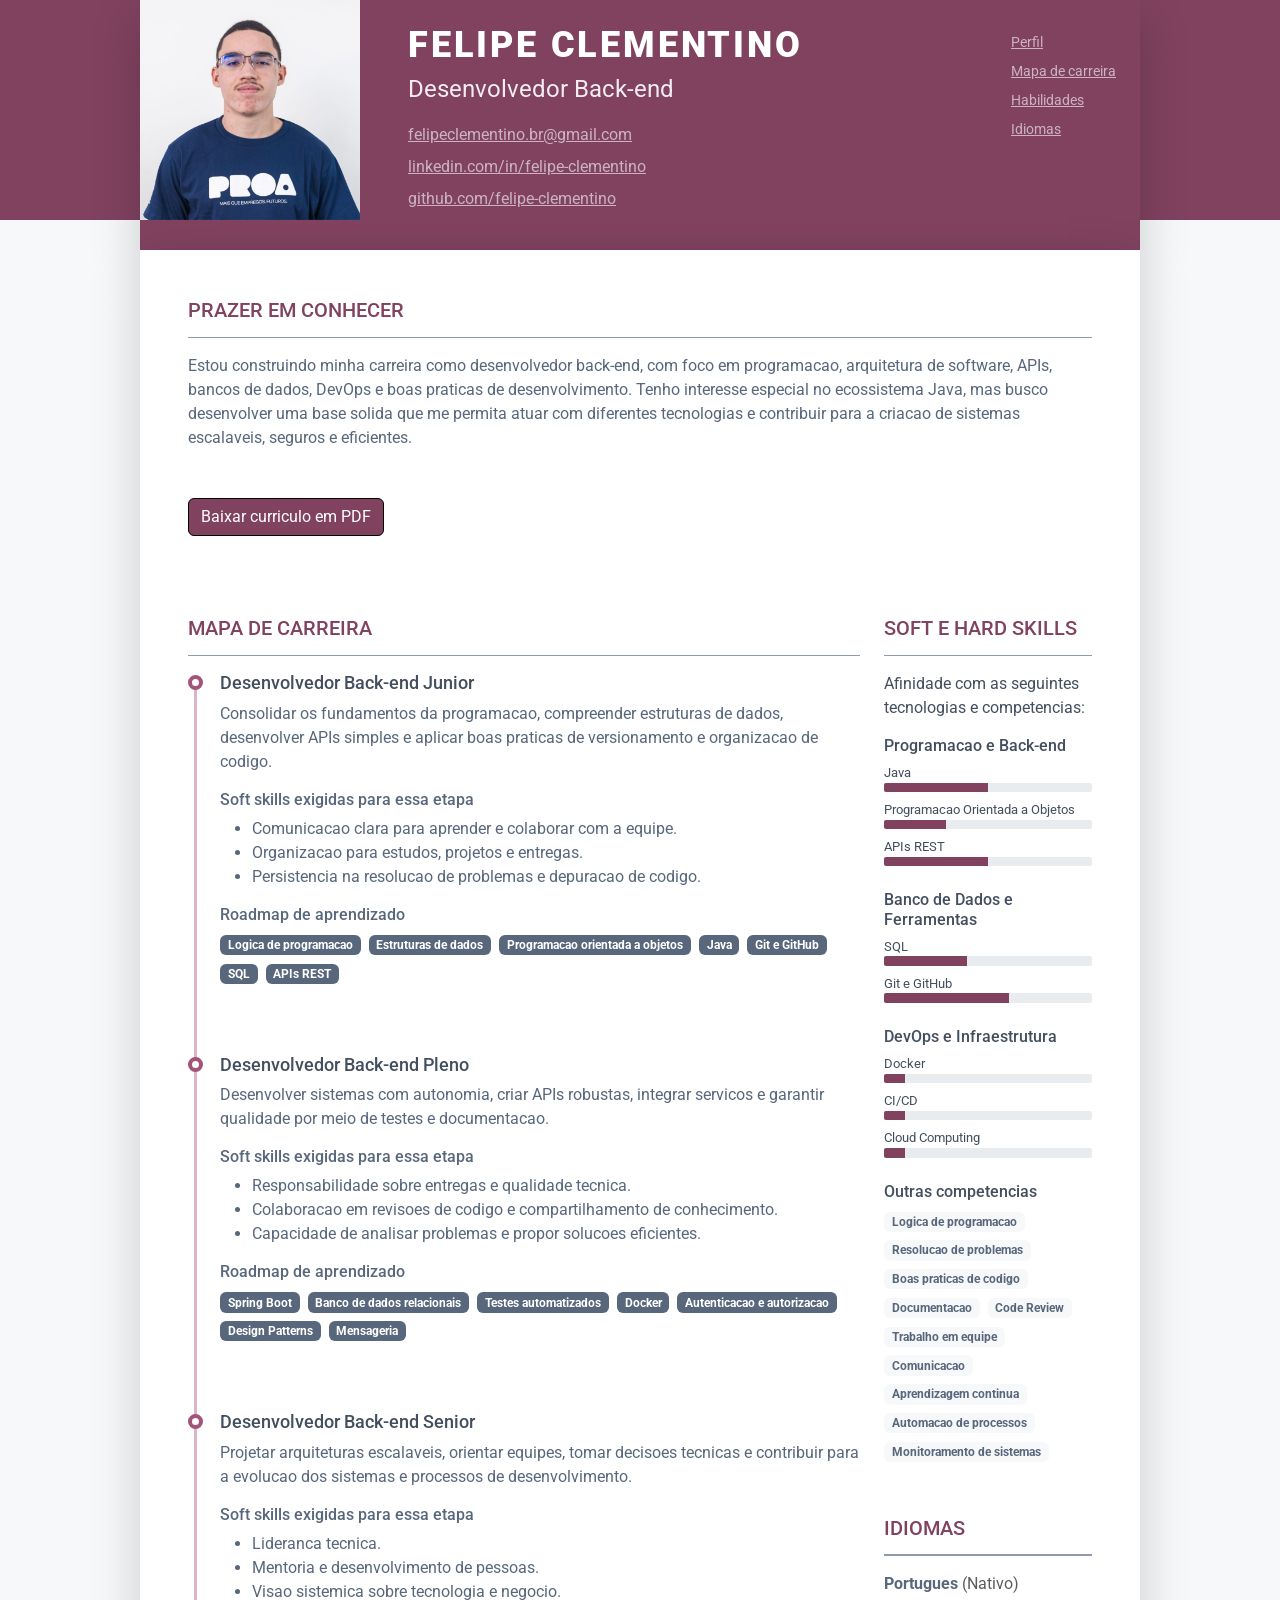
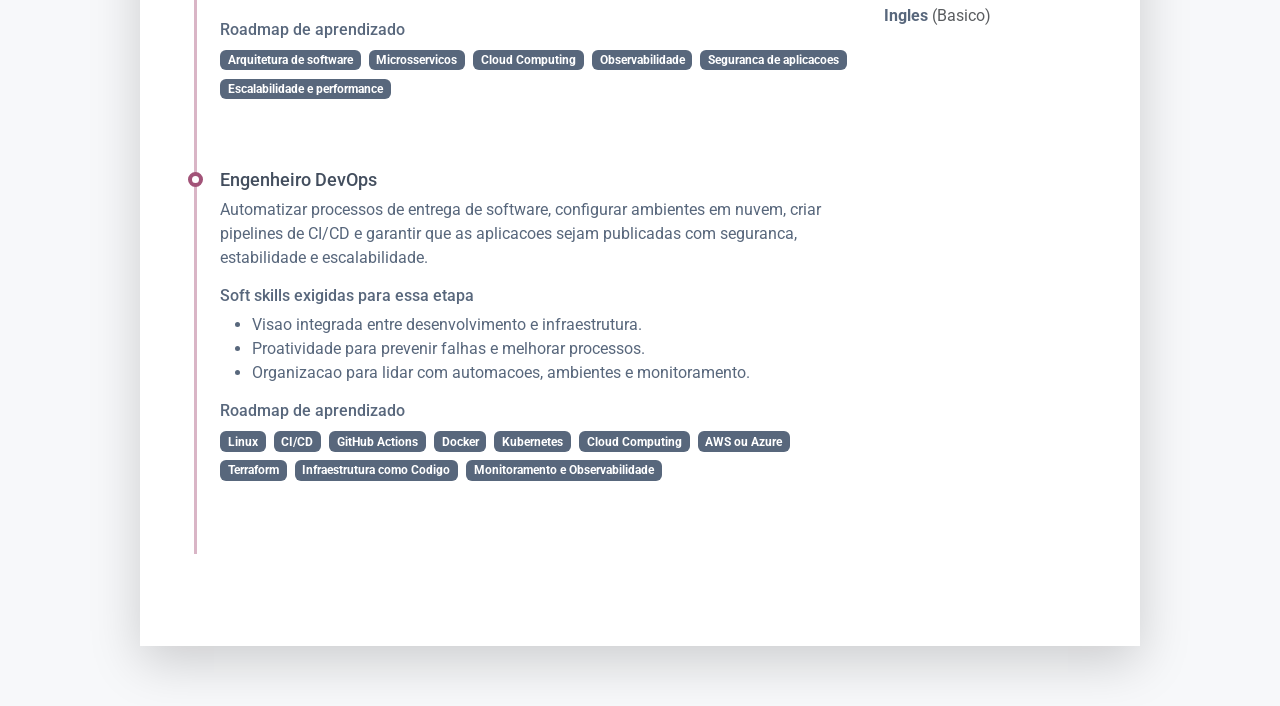
==== index.html @ d149b308 "feat: mapa de carreira" ====
<!DOCTYPE html>
<!--
	Versao orientada por JSON.

	Ideia pedagogica:
	- O HTML fica responsavel pela estrutura da pagina.
	- O arquivo assets/data/carreira.json guarda os textos e listas editaveis.
	- O JavaScript le o JSON e preenche os espacos marcados com id.

	Observacao:
	- Em servidores como GitHub Pages, o fetch do JSON funciona normalmente.
	- Ao abrir direto pelo arquivo local, alguns navegadores bloqueiam o fetch.
-->
<html lang="pt-BR">

<head>
	<meta charset="utf-8">
	<meta name="viewport" content="width=device-width, initial-scale=1">
	<meta http-equiv="X-UA-Compatible" content="IE=edge">
	<title>Mapa de Carreira</title>
	<meta name="description" content="Mapa de carreira com dados carregados de um arquivo JSON.">
	<meta name="robots" content="index, follow">
	<meta name="theme-color" content="#434E5E">
	<link rel="shortcut icon" href="favicon.ico">
	<link rel="preconnect" href="https://fonts.googleapis.com">
	<link rel="preconnect" href="https://fonts.gstatic.com" crossorigin>
	<link href="https://fonts.googleapis.com/css?family=Roboto:300,400,500,700,900&display=swap" rel="stylesheet">
	<link id="theme-style" rel="stylesheet" href="assets/css/bootstrap-6.css">
	<style>
		.skip-link {
			left: 1rem;
			position: absolute;
			top: -4rem;
			z-index: 1000;
		}

		.skip-link:focus {
			top: 1rem;
		}

		.profile-picture {
			height: 220px;
			object-fit: cover;
			width: 220px;
		}

		.badge {
			margin-bottom: .35rem;
		}
	</style>
</head>

<body>
	<a class="btn btn-light skip-link" href="#conteudo-principal">Pular para o conteudo principal</a>

	<!--
		Este header tem marcadores vazios.
		O JavaScript procura cada id e injeta os dados vindos do JSON.
	-->
	<header class="resume-header pt-4 pt-md-0" role="banner">
		<div class="text-center position-relative">
			<div class="resume-wrapper-inner mx-auto text-start bg-primary shadow-lg">
				<div class="row">
					<div class="col-block col-md-auto resume-picture-holder text-center text-md-start">
						<img id="profile-photo" class="picture profile-picture" src="assets/images/profile.jpg" alt="">
					</div>

					<div class="col">
						<div class="row p-4 justify-content-center justify-content-md-between">
							<div class="primary-info col-auto">
								<h1 id="profile-name" class="name mt-0 mb-1 text-white text-uppercase">Mapa de Carreira</h1>
								<p id="profile-headline" class="title mb-3"></p>
								<ul id="contact-list" class="list-unstyled"></ul>
							</div>

							<nav class="secondary-info col-auto mt-2" aria-label="Navegacao principal">
								<ul class="resume-social list-unstyled">
									<li class="mb-2"><a class="text-link" href="#perfil">Perfil</a></li>
									<li class="mb-2"><a class="text-link" href="#mapa-carreira">Mapa de carreira</a></li>
									<li class="mb-2"><a class="text-link" href="#habilidades">Habilidades</a></li>
									<li><a class="text-link" href="#idiomas">Idiomas</a></li>
								</ul>
							</nav>
						</div>
					</div>
				</div>
			</div>
		</div>
	</header>

	<main id="conteudo-principal" class="resume-wrapper text-center position-relative" tabindex="-1">
		<div class="resume-wrapper-inner mx-auto text-start bg-white shadow-lg">
			<div class="resume-body p-5">
				<section id="perfil" class="resume-section summary-section mb-5" aria-labelledby="titulo-perfil">
					<h2 id="titulo-perfil" class="resume-section-title text-uppercase font-weight-bold pb-3 mb-3">
						Prazer em conhecer
					</h2>
					<div class="resume-section-content">
						<p id="profile-summary"></p>
						<a id="cv-link" class="btn btn-primary bg-primary" target="_blank" href="#">
							Baixar curriculo em PDF
						</a>
					</div>
				</section>

				<div class="row">
					<div class="col-lg-9">
						<section id="mapa-carreira" class="resume-section experience-section mb-5"
							aria-labelledby="titulo-mapa-carreira">
							<h2 id="titulo-mapa-carreira"
								class="resume-section-title text-uppercase font-weight-bold pb-3 mb-3">
								Mapa de carreira
							</h2>

							<!-- Lista gerada a partir de careerSteps no JSON. -->
							<div class="resume-section-content">
								<div id="career-timeline" class="resume-timeline position-relative"></div>
							</div>
						</section>
					</div>

					<aside class="col-lg-3" aria-label="Informacoes complementares">
						<section id="habilidades" class="resume-section skills-section mb-5" aria-labelledby="titulo-habilidades">
							<h2 id="titulo-habilidades" class="resume-section-title text-uppercase font-weight-bold pb-3 mb-3">
								Soft e hard skills
							</h2>
							<p>Afinidade com as seguintes tecnologias e competencias:</p>
							<div id="skill-groups" class="resume-section-content"></div>
							<div class="resume-skill-item">
								<h3 class="resume-skills-cat font-weight-bold h5">Outras competencias</h3>
								<ul id="other-skills" class="list-inline"></ul>
							</div>
						</section>

						<section id="idiomas" class="resume-section language-section mb-5" aria-labelledby="titulo-idiomas">
							<h2 id="titulo-idiomas" class="resume-section-title text-uppercase font-weight-bold pb-3 mb-3">
								Idiomas
							</h2>
							<div class="resume-section-content">
								<ul id="language-list" class="list-unstyled resume-lang-list"></ul>
							</div>
						</section>
					</aside>
				</div>
			</div>
		</div>
	</main>

	<!-- O defer garante que o script rode depois que o HTML existir no navegador. -->
	<script src="assets/js/carreira-json.js" defer></script>
</body>

</html>
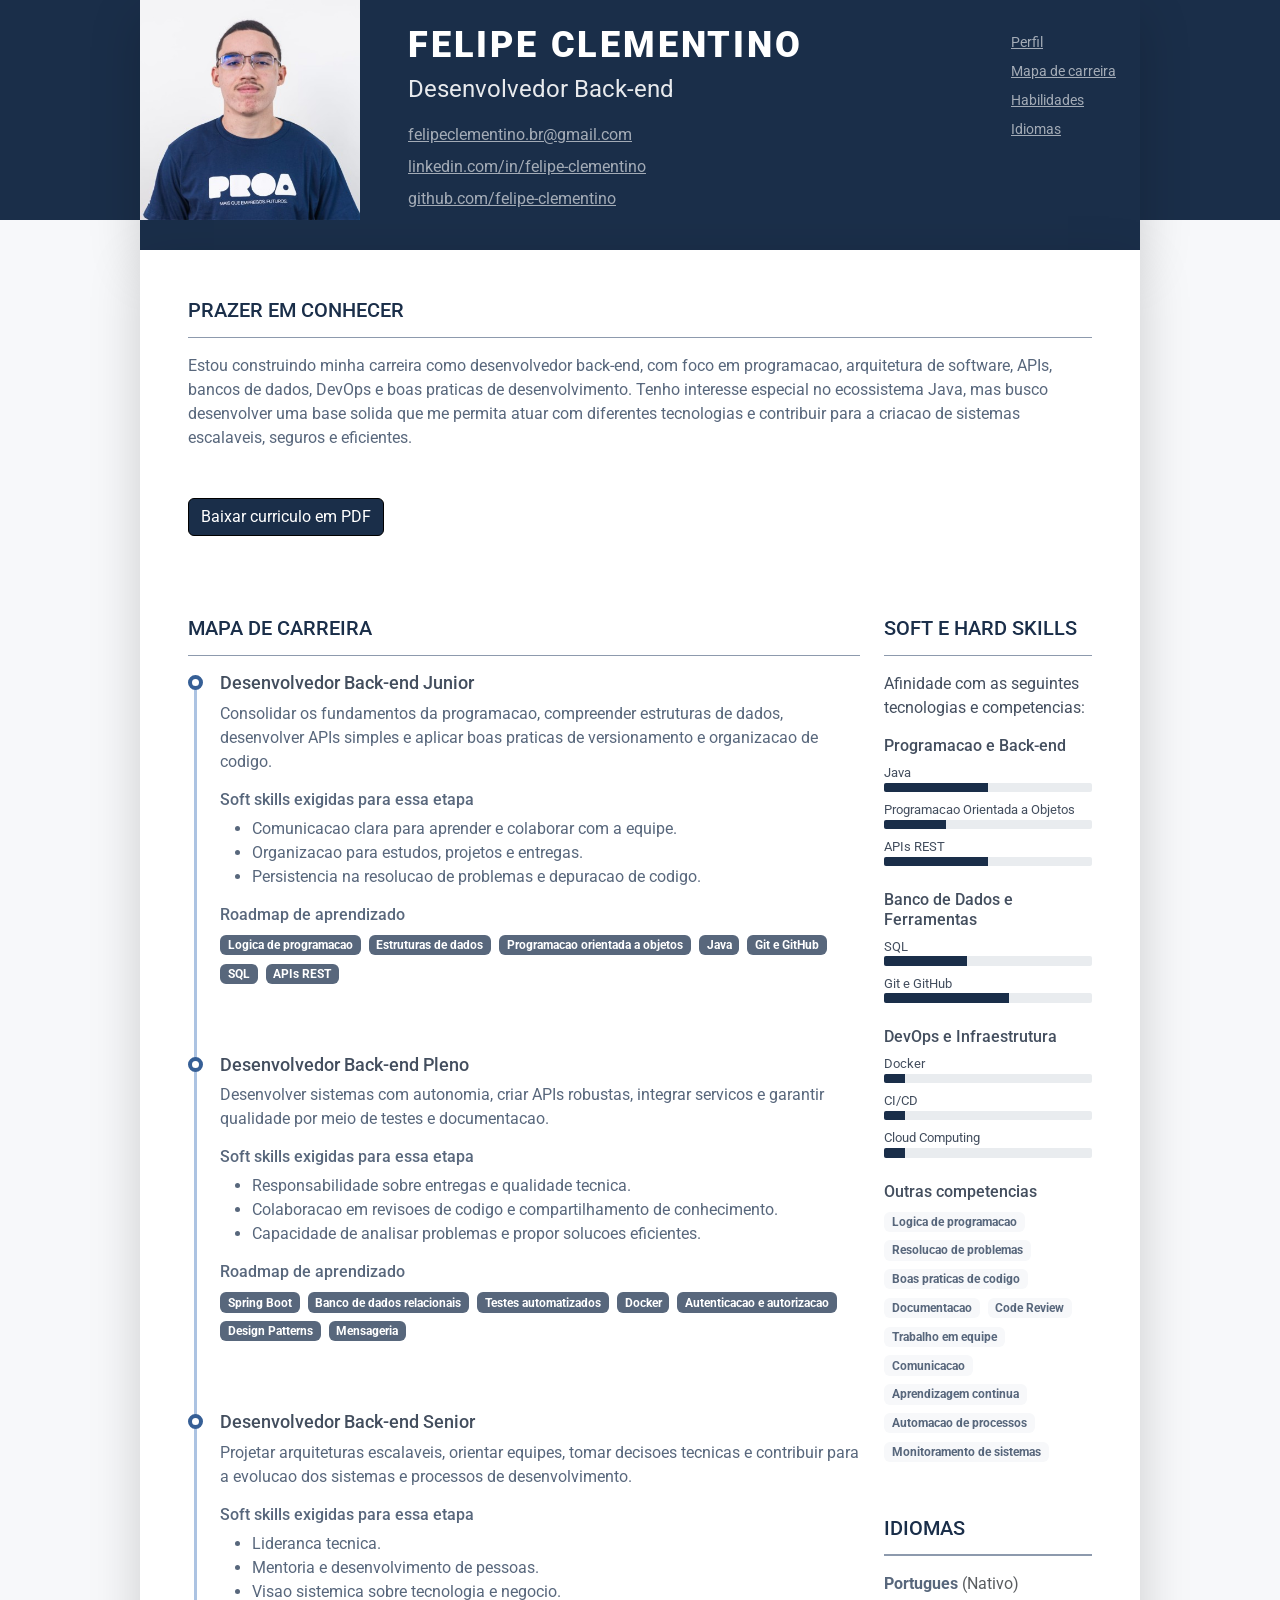
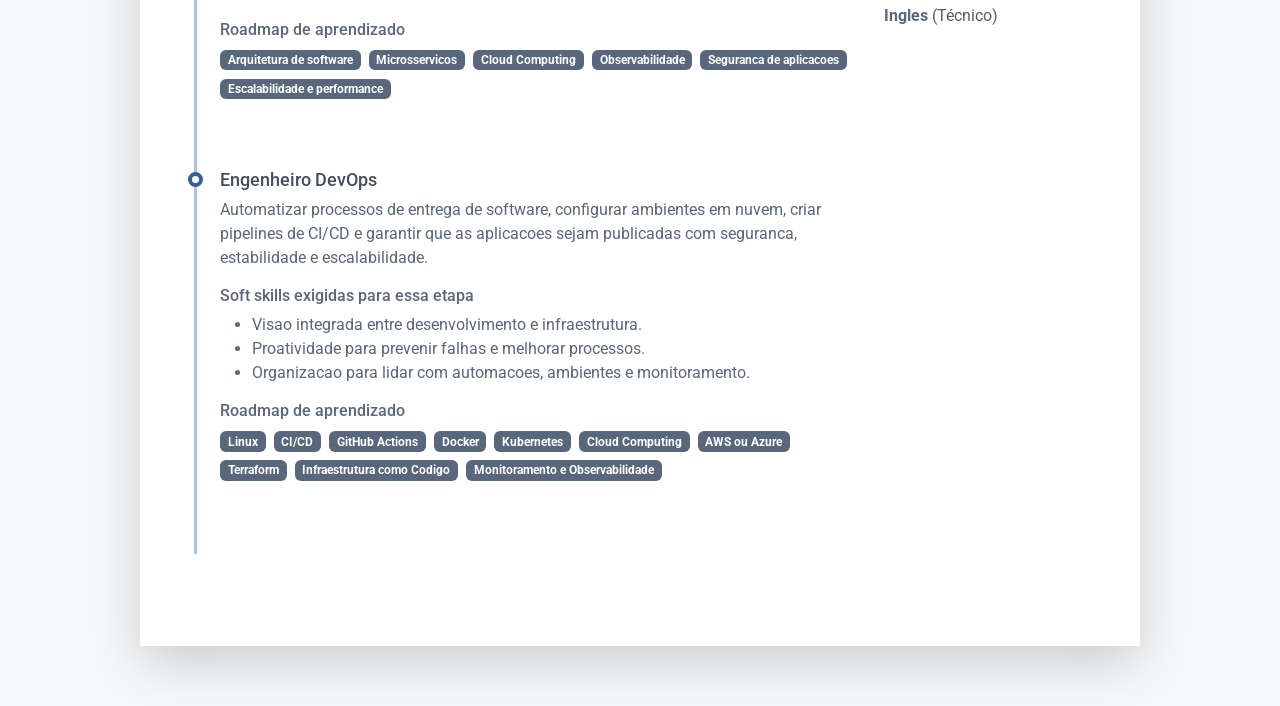
==== commit a7fb8015: "fix: color" ====
--- a/index.html
+++ b/index.html
@@ -20,7 +20,7 @@
 	<title>Mapa de Carreira</title>
 	<meta name="description" content="Mapa de carreira com dados carregados de um arquivo JSON.">
 	<meta name="robots" content="index, follow">
-	<meta name="theme-color" content="#434E5E">
+	<meta name="theme-color" content="#1A2E49">
 	<link rel="shortcut icon" href="favicon.ico">
 	<link rel="preconnect" href="https://fonts.googleapis.com">
 	<link rel="preconnect" href="https://fonts.gstatic.com" crossorigin>
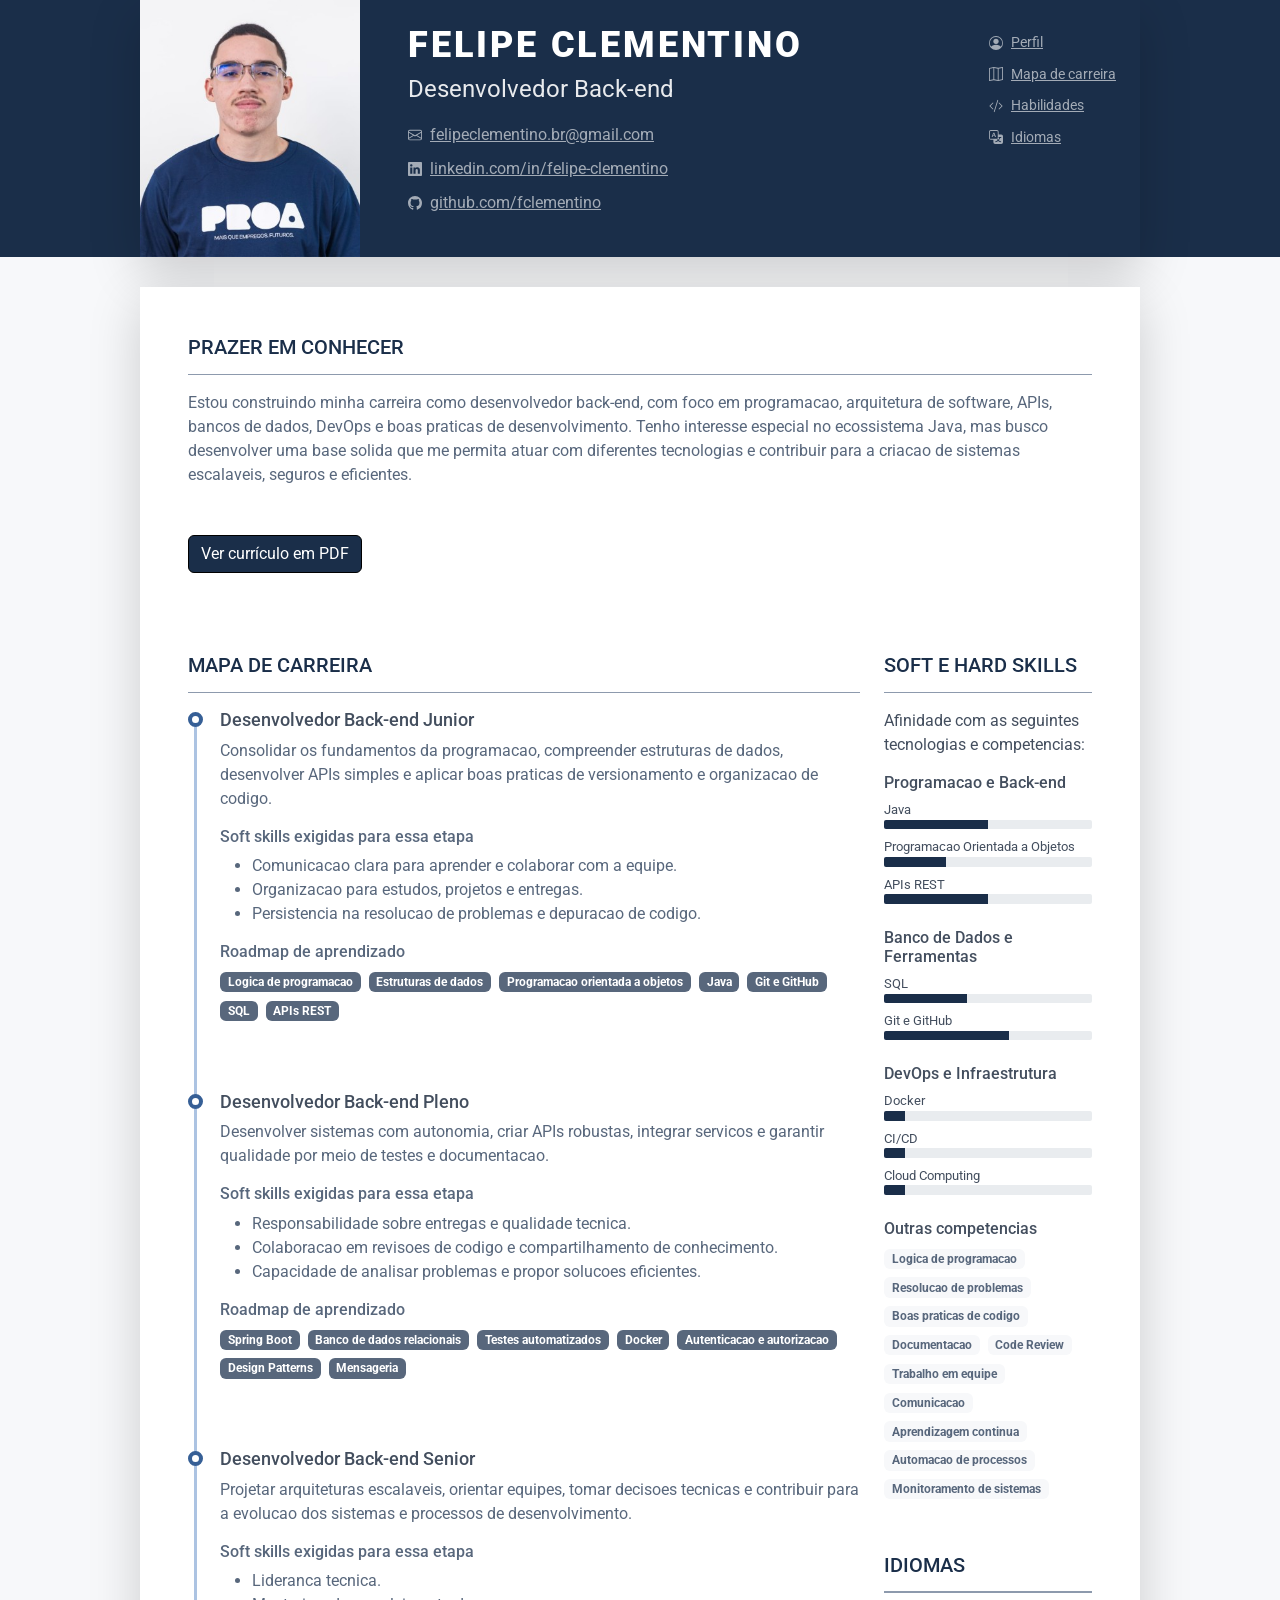
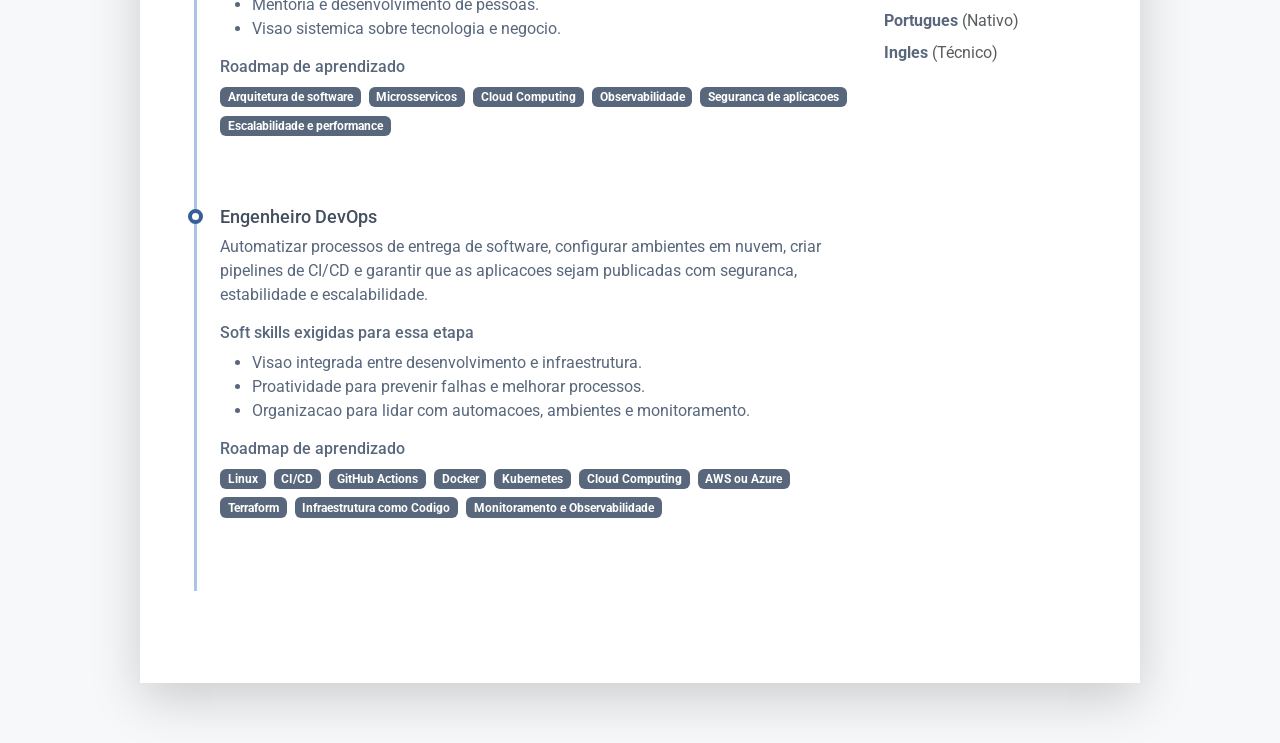
==== commit a7e8b44c: "fix: image and header" ====
--- a/index.html
+++ b/index.html
@@ -21,7 +21,7 @@
 	<meta name="description" content="Mapa de carreira com dados carregados de um arquivo JSON.">
 	<meta name="robots" content="index, follow">
 	<meta name="theme-color" content="#1A2E49">
-	<link rel="shortcut icon" href="favicon.ico">
+	<link rel="shortcut icon" href="indesign.svg">
 	<link rel="preconnect" href="https://fonts.googleapis.com">
 	<link rel="preconnect" href="https://fonts.gstatic.com" crossorigin>
 	<link href="https://fonts.googleapis.com/css?family=Roboto:300,400,500,700,900&display=swap" rel="stylesheet">
@@ -39,9 +39,8 @@
 		}
 
 		.profile-picture {
-			height: 220px;
+			width: 220px;
 			object-fit: cover;
-			width: 220px;
 		}
 
 		.badge {
@@ -68,17 +67,41 @@
 					<div class="col">
 						<div class="row p-4 justify-content-center justify-content-md-between">
 							<div class="primary-info col-auto">
-								<h1 id="profile-name" class="name mt-0 mb-1 text-white text-uppercase">Mapa de Carreira</h1>
+								<h1 id="profile-name" class="name mt-0 mb-1 text-white text-uppercase">Mapa de Carreira
+								</h1>
 								<p id="profile-headline" class="title mb-3"></p>
 								<ul id="contact-list" class="list-unstyled"></ul>
 							</div>
 
 							<nav class="secondary-info col-auto mt-2" aria-label="Navegacao principal">
 								<ul class="resume-social list-unstyled">
-									<li class="mb-2"><a class="text-link" href="#perfil">Perfil</a></li>
-									<li class="mb-2"><a class="text-link" href="#mapa-carreira">Mapa de carreira</a></li>
-									<li class="mb-2"><a class="text-link" href="#habilidades">Habilidades</a></li>
-									<li><a class="text-link" href="#idiomas">Idiomas</a></li>
+									<li class="mb-2"><a class="text-link" href="#perfil"><svg class="nav-icon"
+												xmlns="http://www.w3.org/2000/svg" viewBox="0 0 16 16"
+												fill="currentColor" aria-hidden="true">
+												<path d="M11 6a3 3 0 1 1-6 0 3 3 0 0 1 6 0" />
+												<path fill-rule="evenodd"
+													d="M0 8a8 8 0 1 1 16 0A8 8 0 0 1 0 8m8-7a7 7 0 0 0-5.468 11.37C3.242 11.226 4.805 10 8 10s4.757 1.225 5.468 2.37A7 7 0 0 0 8 1" />
+											</svg> Perfil</a></li>
+									<li class="mb-2"><a class="text-link" href="#mapa-carreira"><svg class="nav-icon"
+												xmlns="http://www.w3.org/2000/svg" viewBox="0 0 16 16"
+												fill="currentColor" aria-hidden="true">
+												<path fill-rule="evenodd"
+													d="M15.817.113A.5.5 0 0 1 16 .5v14a.5.5 0 0 1-.402.49l-5 1a.5.5 0 0 1-.196 0L5.5 15.01l-4.902.98A.5.5 0 0 1 0 15.5v-14a.5.5 0 0 1 .402-.49l5-1a.5.5 0 0 1 .196 0L10.5.99l4.902-.98a.5.5 0 0 1 .415.103M10 1.91l-4-.8v12.98l4 .8zm1 12.98 4-.8V1.11l-4 .8zm-6-.8V1.11l-4 .8v12.98z" />
+											</svg> Mapa de carreira</a></li>
+									<li class="mb-2"><a class="text-link" href="#habilidades"><svg class="nav-icon"
+												xmlns="http://www.w3.org/2000/svg" viewBox="0 0 16 16"
+												fill="currentColor" aria-hidden="true">
+												<path
+													d="M10.478 1.647a.5.5 0 1 0-.956-.294l-4 13a.5.5 0 0 0 .956.294zM4.854 4.146a.5.5 0 0 1 0 .708L1.707 8l3.147 3.146a.5.5 0 0 1-.708.708l-3.5-3.5a.5.5 0 0 1 0-.708l3.5-3.5a.5.5 0 0 1 .708 0m6.292 0a.5.5 0 0 0 0 .708L14.293 8l-3.147 3.146a.5.5 0 0 0 .708.708l3.5-3.5a.5.5 0 0 0 0-.708l-3.5-3.5a.5.5 0 0 0-.708 0" />
+											</svg> Habilidades</a></li>
+									<li><a class="text-link" href="#idiomas"><svg class="nav-icon"
+												xmlns="http://www.w3.org/2000/svg" viewBox="0 0 16 16"
+												fill="currentColor" aria-hidden="true">
+												<path
+													d="M4.545 6.714 4.11 8H3l1.862-5h1.284L8 8H6.833l-.435-1.286zm1.634-.736L5.5 3.956h-.049l-.679 2.022z" />
+												<path
+													d="M0 2a2 2 0 0 1 2-2h7a2 2 0 0 1 2 2v3h3a2 2 0 0 1 2 2v7a2 2 0 0 1-2 2H7a2 2 0 0 1-2-2v-3H2a2 2 0 0 1-2-2zm2-1a1 1 0 0 0-1 1v7a1 1 0 0 0 1 1h7a1 1 0 0 0 1-1V2a1 1 0 0 0-1-1zm7.138 9.995q.289.451.63.846c-.748.575-1.673 1.001-2.768 1.292.178.217.451.635.555.867 1.125-.359 2.08-.844 2.886-1.494.777.665 1.739 1.165 2.93 1.472.133-.254.414-.673.629-.89-1.125-.253-2.057-.694-2.82-1.284.681-.747 1.222-1.651 1.621-2.757H14V8h-3v1.047h.765c-.318.844-.74 1.546-1.272 2.13a6 6 0 0 1-.415-.492 2 2 0 0 1-.94.31" />
+											</svg> Idiomas</a></li>
 								</ul>
 							</nav>
 						</div>
@@ -97,8 +120,9 @@
 					</h2>
 					<div class="resume-section-content">
 						<p id="profile-summary"></p>
-						<a id="cv-link" class="btn btn-primary bg-primary" target="_blank" href="#">
-							Baixar curriculo em PDF
+						<a id="cv-link" class="btn btn-primary bg-primary" target="_blank"
+							href="assets/docs/curriculo-felipe-clementino.pdf">
+							Ver currículo em PDF
 						</a>
 					</div>
 				</section>
@@ -120,8 +144,10 @@
 					</div>
 
 					<aside class="col-lg-3" aria-label="Informacoes complementares">
-						<section id="habilidades" class="resume-section skills-section mb-5" aria-labelledby="titulo-habilidades">
-							<h2 id="titulo-habilidades" class="resume-section-title text-uppercase font-weight-bold pb-3 mb-3">
+						<section id="habilidades" class="resume-section skills-section mb-5"
+							aria-labelledby="titulo-habilidades">
+							<h2 id="titulo-habilidades"
+								class="resume-section-title text-uppercase font-weight-bold pb-3 mb-3">
 								Soft e hard skills
 							</h2>
 							<p>Afinidade com as seguintes tecnologias e competencias:</p>
@@ -132,8 +158,10 @@
 							</div>
 						</section>
 
-						<section id="idiomas" class="resume-section language-section mb-5" aria-labelledby="titulo-idiomas">
-							<h2 id="titulo-idiomas" class="resume-section-title text-uppercase font-weight-bold pb-3 mb-3">
+						<section id="idiomas" class="resume-section language-section mb-5"
+							aria-labelledby="titulo-idiomas">
+							<h2 id="titulo-idiomas"
+								class="resume-section-title text-uppercase font-weight-bold pb-3 mb-3">
 								Idiomas
 							</h2>
 							<div class="resume-section-content">
